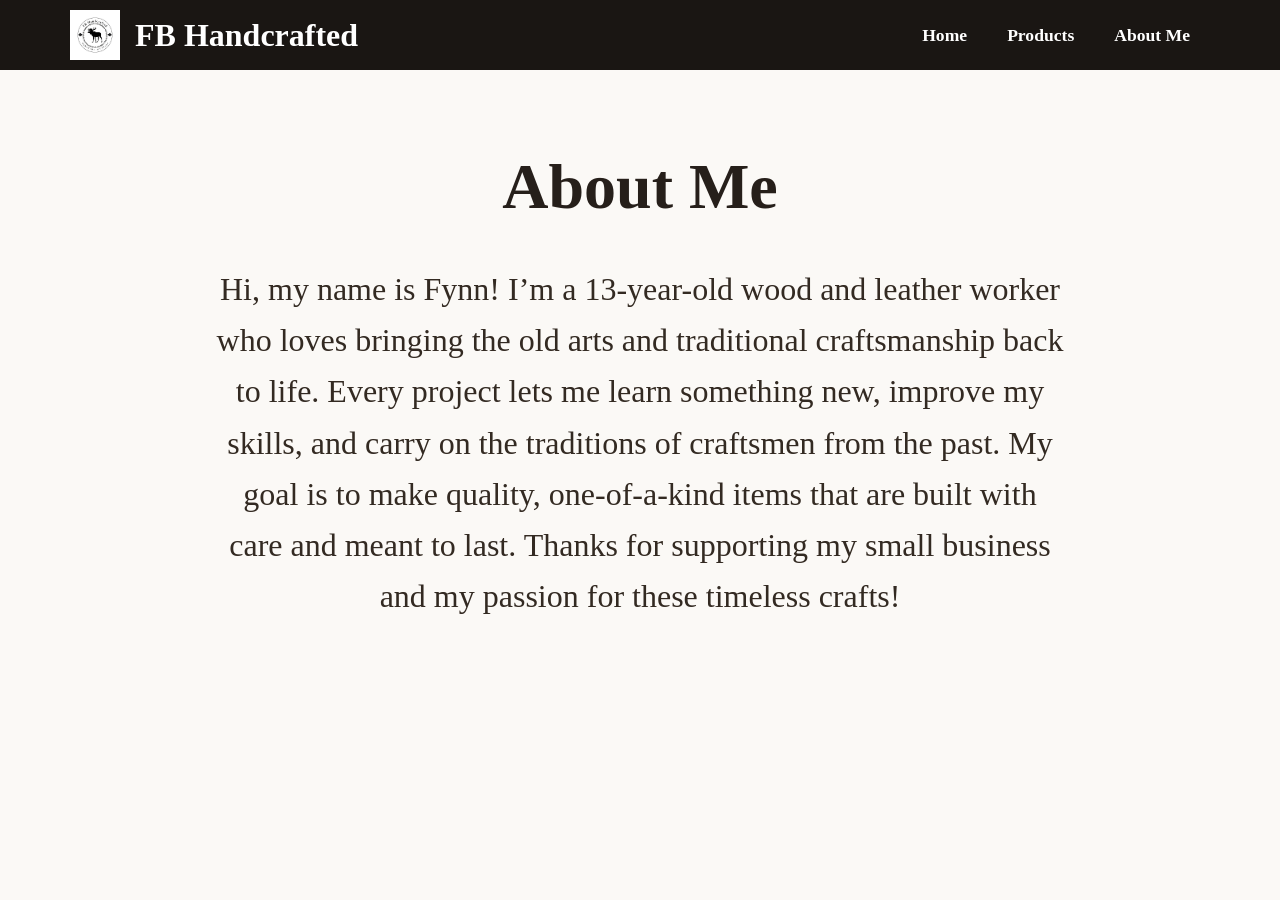
==== about.html @ fdee8051 "Add files via upload" ====
<!DOCTYPE html>
<html lang="en">
<head>
    <meta charset="UTF-8">
    <meta name="viewport" content="width=device-width, initial-scale=1.0">
    <title>About Me - FB Handcrafted</title>
    <link rel="stylesheet" href="style.css">
    <!-- Fixed icon font link below -->
    <link rel="stylesheet" href="https://cloudflare.com">
</head>
<body>
    
    <!-- THE EXACT SAME NAVBAR TO KEEP IT CONSISTENT -->
    <div class="navbar">
        <div class="logo">
            <img src="img/fbhandcrafted logo.png" width="50px" height="50px">
        </div>
        <div class="h1"><h1>FB Handcrafted</h1></div>
        
        <ul class="navbar__menu">
            <li><a href="index.html">Home</a></li>
            <li><a href="products.html">Products</a></li>
            <li><a href="about.html">About Me</a></li>
        </ul>
    </div>

    <!-- MAIN PRODUCT GRID CONTENT -->
    <div id="about-section">
        <h2 class="products__title">About Me</h2>
        
        <div class="paragraph">Hi, my name is Fynn! 
I’m a 13-year-old wood and leather worker who loves bringing the old arts and traditional craftsmanship back to life. Every project lets me learn something new, improve my skills, and carry on the traditions of craftsmen from the past. My goal is to make quality, one-of-a-kind items that are built with care and meant to last. Thanks for supporting my small business and my passion for these timeless crafts! 
</div>
        
    <!-- ✉️ SIMPLE EMAIL BUTTON -->
   


  
</body>
</html>
---- style.css ----
*{
    box-sizing: border-box;
    
    margin: 0;
    padding: 0;
    font-family: Georgia, 'Times New Roman', Times, serif;
}
body {
    background-color: #fbf9f6; /* Replace this with any color you like */
}

.navbar{
    height: 70px;
    width: 100%;
    background-color: #1a1613;
    align-items: center;
    display: flex;
    padding: 0 70px;
}
.h1{
    color: white;
    display: flex;
}
.h1:hover{
    transition: transform 0.3s ease;
}
.navbar__menu{
    display: flex;
    list-style: none;
    margin-left: auto;
}

.navbar__menu li{
    padding: 0 20px;
}
.navbar__menu li:hover{
    transition: transform 0.3s ease;
}
.navbar__menu a{
    text-decoration: none;
    color: white; /* Soft warm ivory */
    font-size: 1.1rem;
    font-weight: bold;
    transition: color 0.3s ease;

}
.navbar__menu a:hover {
    color: #dca067;
     /* Changes to a nice cornflower blue on hover */
}
/* Gives the image container proper alignment next to the text */
.logo {
    display: flex;
    align-items: center;
    margin-right: 15px;
}

/* Styles the moose stamp to look like soft, clean cream woodcraft */
.logo img {
    /* 1. Turns off the harsh white inversion */
    filter: none; 
    
    /* 2. Softens the dark parts of the logo to a matching charcoal */
    background-color: #fffefe; 
    
    /* 3. Uses a clever filter matrix to shift the black lines into a gorgeous warm cream wood tone */
    
    
    transition: transform 0.3s ease;
}

/* Optional: Subtle animation that makes the badge lift slightly when hovered */
.logo img:hover {
    transform: scale(1.05);
}

/* Creates the main side-by-side layout box */
.hero-section {
    display: flex;
    justify-content: space-between; /* Separates text to left and image to right */
    align-items: center; /* Centers both items vertically against each other */
    padding: 80px 70px; /* 80px space top/bottom, and 70px on sides to perfectly match your logo! */
    width: 100%;
}

/* Controls the text container layout bounds */
.Par {
    flex: 1; /* Allows text section to scale fluidly */
    max-width: 500px; /* Prevents long titles from over-stretching across the page */
}

/* Adjusts the large typography styling */
.text_par {
    font-family: Georgia, serif;
    font-size: 3.8rem;
    line-height: 1.15; /* Pulls the heading lines tighter together for a premium look */
    color: #261f1a; /* Deep walnut tone instead of harsh pure black */
    font-weight: 700;

}

/* Controls the cutting board container size */
.backdrop__img {
    flex: 1;
    max-width: 650px; /* Keeps the cutting board file at a perfect visually balanced size */
    display: flex;
    justify-content: center;
}

/* Responsively scales your specific raw png image asset */
.backdrop__img img {
    width: 100%;
    height: auto;
}

/* Styles the Hero Button */
.hero__btn {
    display: inline-block; /* Allows us to add padding and margins properly */
    margin-top: 30px; /* Pushes the button down slightly away from your text */
    padding: 14px 35px; /* Creates the padding inside the button box */
    background-color: #131313; /* Dark background to match your logo/text vibe */
    color: #ffffff; /* White text color */
    text-decoration: none; /* Removes the default text underline */
    font-size: 1.1rem;
    font-weight: bold;
    border-radius: 50px; /* Slightly softens the sharp corners */
    transition: all 0.3s ease; /* Makes the color change smooth when hovered */
    cursor: pointer;
}

/* Hover Effect: Button changes color when mouse moves over it */
.hero__btn:hover {
    background-color: #dca067;
    transform: translateY(-2px); /* Makes the button subtly lift up when hovered */
}
.products__grid {
    padding: 0 150px;
    display: grid;
    
    /* 🔄 CHANGE THIS LINE TO FORCE 2 EQUAL COLUMNS */
    grid-template-columns: repeat(2, 1fr); 
    
    gap: 30px; /* Keeps the uniform space between your product cards */
}
.products__title{
    font-family: Georgia, serif;
    font-size: 2.2rem;
    color: #261f1a;
    
    /* 🔄 UPDATE THIS LINE */
    margin: 20px 0 40px 20px; /* Top: 20px (moves it down), Right: 0, Bottom: 40px, Left: 20px (moves it right) */
}
.paragraph{
    font-size: 2rem;
}

/* Styles the overall About section container */
#about-section {
    padding: 60px 20px;
    width: 100%;
}

/* Styles the biography paragraph text block */
.paragraph {
    max-width: 850px;         /* 1. Prevents the block from getting too wide */
    margin: 40px auto 0 auto; /* 2. Centers the paragraph box horizontally on the page */
    text-align: center;       /* 3. Centers the actual text lines inside the box */
    
    font-size: 2rem;        /* Makes your bio slightly larger and easier to read */
    line-height: 1.6;         /* Adds comfortable vertical breathing room between your sentences */
    color: #332a22;           /* A deep dark wood/charcoal tone to keep it looking premium */
}
/* Centers the About Me heading specifically on the about page */
#about-section .products__title {
    font-size: 4rem;
    text-align: center;       /* Centers the heading text */
    margin: 20px auto 40px auto; /* Keeps your 20px down space, centers it, and adds 40px space below it */
}

/* Container item that keeps everything aligned in the navbar */
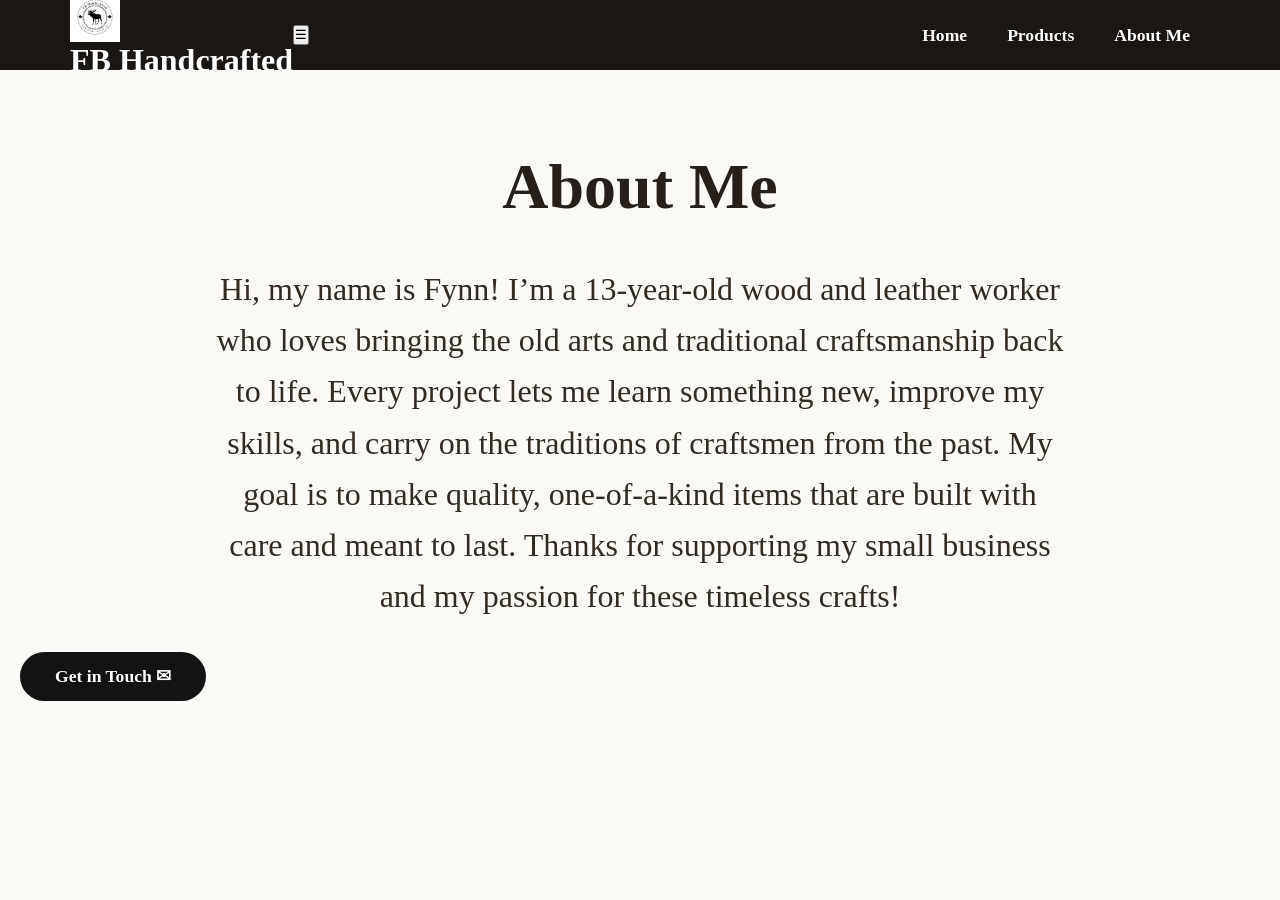
==== commit 32a38572: "Update about.html" ====
--- a/about.html
+++ b/about.html
@@ -5,37 +5,48 @@
     <meta name="viewport" content="width=device-width, initial-scale=1.0">
     <title>About Me - FB Handcrafted</title>
     <link rel="stylesheet" href="style.css">
-    <!-- Fixed icon font link below -->
-    <link rel="stylesheet" href="https://cloudflare.com">
 </head>
 <body>
     
-    <!-- THE EXACT SAME NAVBAR TO KEEP IT CONSISTENT -->
     <div class="navbar">
-        <div class="logo">
-            <img src="img/fbhandcrafted logo.png" width="50px" height="50px">
+        <div class="navbar__brand">
+            <div class="logo">
+                <img src="img/fbhandcrafted logo.png" width="50px" height="50px" alt="FB Handcrafted Logo">
+            </div>
+            <div class="h1"><h1>FB Handcrafted</h1></div>
         </div>
-        <div class="h1"><h1>FB Handcrafted</h1></div>
         
-        <ul class="navbar__menu">
+        <button class="navbar__toggle" id="mobile-menu-btn" aria-label="Toggle navigation">☰</button>
+        
+        <ul class="navbar__menu" id="navbar-menu">
             <li><a href="index.html">Home</a></li>
             <li><a href="products.html">Products</a></li>
             <li><a href="about.html">About Me</a></li>
         </ul>
     </div>
 
-    <!-- MAIN PRODUCT GRID CONTENT -->
+    <!-- MAIN ABOUT CONTENT -->
     <div id="about-section">
         <h2 class="products__title">About Me</h2>
         
-        <div class="paragraph">Hi, my name is Fynn! 
-I’m a 13-year-old wood and leather worker who loves bringing the old arts and traditional craftsmanship back to life. Every project lets me learn something new, improve my skills, and carry on the traditions of craftsmen from the past. My goal is to make quality, one-of-a-kind items that are built with care and meant to last. Thanks for supporting my small business and my passion for these timeless crafts! 
-</div>
-        
-    <!-- ✉️ SIMPLE EMAIL BUTTON -->
-   
+        <div class="about__container">
+            <p class="paragraph">
+                Hi, my name is Fynn! I’m a 13-year-old wood and leather worker who loves bringing the old arts and traditional craftsmanship back to life. Every project lets me learn something new, improve my skills, and carry on the traditions of craftsmen from the past. My goal is to make quality, one-of-a-kind items that are built with care and meant to last. Thanks for supporting my small business and my passion for these timeless crafts! 
+            </p>
+            
+            <div class="about__contact">
+                <a href="mailto:fynnwillbrown@email.com" class="hero__btn">Get in Touch &#x2709;</a>
+            </div>
+        </div>
+    </div>
+    
+    <script>
+        const menuBtn = document.getElementById('mobile-menu-btn');
+        const navbarMenu = document.getElementById('navbar-menu');
 
-
-  
+        menuBtn.addEventListener('click', () => {
+            navbarMenu.classList.toggle('active');
+        });
+    </script>
 </body>
 </html>
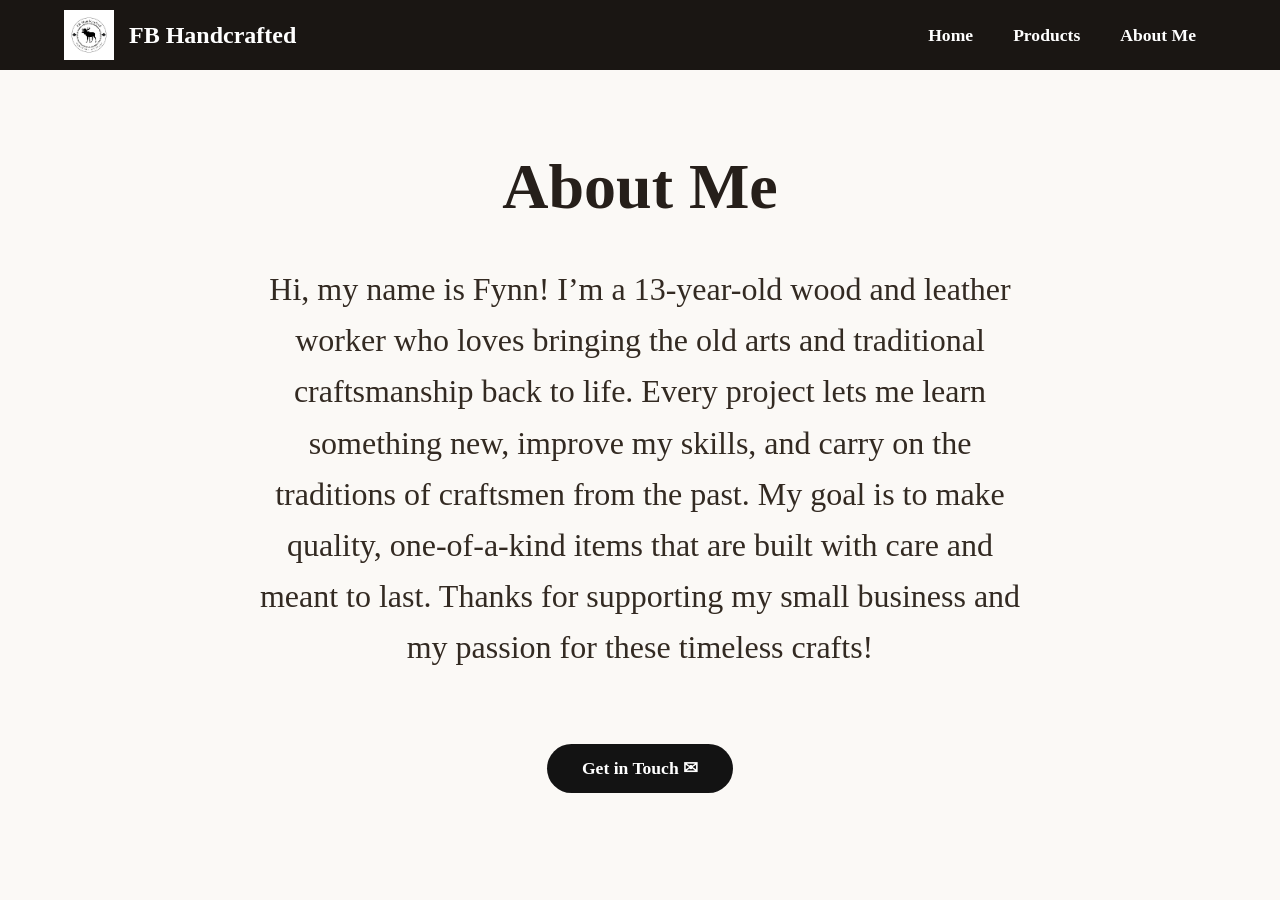
==== commit 390d2cd0: "Update about.html" ====
--- a/about.html
+++ b/about.html
@@ -35,7 +35,7 @@
             </p>
             
             <div class="about__contact">
-                <a href="mailto:fynnwillbrown@email.com" class="hero__btn">Get in Touch &#x2709;</a>
+                <a href="mailto:fynnwillbrown@gmail.com" class="hero__btn">Get in Touch &#x2709;</a>
             </div>
         </div>
     </div>
--- a/style.css
+++ b/style.css
@@ -1,180 +1,327 @@
-*{
+/* --- Global Reset & Base Styles --- */
+* {
     box-sizing: border-box;
-    
     margin: 0;
     padding: 0;
     font-family: Georgia, 'Times New Roman', Times, serif;
 }
+
 body {
-    background-color: #fbf9f6; /* Replace this with any color you like */
-}
-
-.navbar{
+    background-color: #fbf9f6; 
+    overflow-x: hidden; /* Prevents pages from shifting sideways on mobile */
+}
+
+.container {
+    width: 100%;
+    max-width: 1200px; 
+    margin: 0 auto;
+}
+
+img {
+    max-width: 100%; 
+    height: auto;    
+}
+
+/* --- Navigation Layout --- */
+.navbar {
     height: 70px;
     width: 100%;
     background-color: #1a1613;
     align-items: center;
     display: flex;
-    padding: 0 70px;
-}
-.h1{
+    padding: 0 5%; 
+    position: relative;
+    z-index: 100;
+}
+
+.navbar__brand {
+    display: flex;
+    align-items: center;
+}
+
+.logo {
+    display: flex;
+    align-items: center;
+    margin-right: 15px;
+}
+
+.logo img {
+    filter: none; 
+    background-color: #fffefe; 
+    transition: transform 0.3s ease;
+}
+
+.logo img:hover {
+    transform: scale(1.05);
+}
+
+.h1 {
     color: white;
     display: flex;
 }
-.h1:hover{
+
+.h1 h1 {
+    font-size: 1.5rem; 
+}
+
+.h1:hover {
     transition: transform 0.3s ease;
 }
-.navbar__menu{
+
+/* Mobile Toggle Menu Button - Invisible on Desktop */
+.navbar__toggle {
+    display: none;
+    font-size: 1.8rem;
+    background: none;
+    border: none;
+    cursor: pointer;
+    color: white;
+    margin-left: auto; 
+}
+
+.navbar__menu {
     display: flex;
     list-style: none;
     margin-left: auto;
 }
 
-.navbar__menu li{
+.navbar__menu li {
     padding: 0 20px;
 }
-.navbar__menu li:hover{
+
+.navbar__menu li:hover {
     transition: transform 0.3s ease;
 }
-.navbar__menu a{
+
+.navbar__menu a {
     text-decoration: none;
-    color: white; /* Soft warm ivory */
+    color: white; 
     font-size: 1.1rem;
     font-weight: bold;
     transition: color 0.3s ease;
-
-}
+}
+
 .navbar__menu a:hover {
     color: #dca067;
-     /* Changes to a nice cornflower blue on hover */
-}
-/* Gives the image container proper alignment next to the text */
-.logo {
-    display: flex;
-    align-items: center;
-    margin-right: 15px;
-}
-
-/* Styles the moose stamp to look like soft, clean cream woodcraft */
-.logo img {
-    /* 1. Turns off the harsh white inversion */
-    filter: none; 
-    
-    /* 2. Softens the dark parts of the logo to a matching charcoal */
-    background-color: #fffefe; 
-    
-    /* 3. Uses a clever filter matrix to shift the black lines into a gorgeous warm cream wood tone */
-    
-    
-    transition: transform 0.3s ease;
-}
-
-/* Optional: Subtle animation that makes the badge lift slightly when hovered */
-.logo img:hover {
-    transform: scale(1.05);
-}
-
-/* Creates the main side-by-side layout box */
+}
+
+/* --- Hero Section Layout --- */
 .hero-section {
     display: flex;
-    justify-content: space-between; /* Separates text to left and image to right */
-    align-items: center; /* Centers both items vertically against each other */
-    padding: 80px 70px; /* 80px space top/bottom, and 70px on sides to perfectly match your logo! */
-    width: 100%;
-}
-
-/* Controls the text container layout bounds */
+    justify-content: space-between; 
+    align-items: center; 
+    padding: 80px 5%; 
+    width: 100%;
+    max-width: 1200px;
+    margin: 0 auto;
+    gap: 40px;
+}
+
 .Par {
-    flex: 1; /* Allows text section to scale fluidly */
-    max-width: 500px; /* Prevents long titles from over-stretching across the page */
-}
-
-/* Adjusts the large typography styling */
+    flex: 1; 
+    max-width: 500px; 
+}
+
 .text_par {
     font-family: Georgia, serif;
     font-size: 3.8rem;
-    line-height: 1.15; /* Pulls the heading lines tighter together for a premium look */
-    color: #261f1a; /* Deep walnut tone instead of harsh pure black */
+    line-height: 1.15; 
+    color: #261f1a; 
     font-weight: 700;
-
-}
-
-/* Controls the cutting board container size */
+}
+
+.Par p {
+    margin-top: 15px;
+    font-size: 1.2rem;
+    color: #55463c;
+}
+
 .backdrop__img {
     flex: 1;
-    max-width: 650px; /* Keeps the cutting board file at a perfect visually balanced size */
+    max-width: 650px; 
     display: flex;
     justify-content: center;
 }
 
-/* Responsively scales your specific raw png image asset */
 .backdrop__img img {
     width: 100%;
     height: auto;
 }
 
-/* Styles the Hero Button */
 .hero__btn {
-    display: inline-block; /* Allows us to add padding and margins properly */
-    margin-top: 30px; /* Pushes the button down slightly away from your text */
-    padding: 14px 35px; /* Creates the padding inside the button box */
-    background-color: #131313; /* Dark background to match your logo/text vibe */
-    color: #ffffff; /* White text color */
-    text-decoration: none; /* Removes the default text underline */
+    display: inline-block; 
+    margin-top: 30px; 
+    padding: 14px 35px; 
+    background-color: #131313; 
+    color: #ffffff; 
+    text-decoration: none; 
     font-size: 1.1rem;
     font-weight: bold;
-    border-radius: 50px; /* Slightly softens the sharp corners */
-    transition: all 0.3s ease; /* Makes the color change smooth when hovered */
+    border-radius: 50px; 
+    transition: all 0.3s ease; 
     cursor: pointer;
 }
 
-/* Hover Effect: Button changes color when mouse moves over it */
 .hero__btn:hover {
     background-color: #dca067;
-    transform: translateY(-2px); /* Makes the button subtly lift up when hovered */
-}
-.products__grid {
-    padding: 0 150px;
-    display: grid;
-    
-    /* 🔄 CHANGE THIS LINE TO FORCE 2 EQUAL COLUMNS */
-    grid-template-columns: repeat(2, 1fr); 
-    
-    gap: 30px; /* Keeps the uniform space between your product cards */
-}
-.products__title{
+    transform: translateY(-2px); 
+}
+
+/* --- Products Section Styles --- */
+#products-section {
+    padding: 40px 5%;
+    max-width: 1200px;
+    margin: 0 auto;
+}
+
+.products__title {
     font-family: Georgia, serif;
     font-size: 2.2rem;
     color: #261f1a;
-    
-    /* 🔄 UPDATE THIS LINE */
-    margin: 20px 0 40px 20px; /* Top: 20px (moves it down), Right: 0, Bottom: 40px, Left: 20px (moves it right) */
-}
-.paragraph{
-    font-size: 2rem;
-}
-
-/* Styles the overall About section container */
+    margin: 20px 0 40px 0; 
+}
+
+.products__grid {
+    display: grid;
+    grid-template-columns: repeat(2, 1fr); 
+    gap: 30px; 
+}
+
+.product__card {
+    background: #fbfbfb;
+    border: 1px solid #eee;
+    border-radius: 8px;
+    padding: 20px;
+    text-align: center;
+    box-shadow: 0 2px 5px rgba(0,0,0,0.03);
+}
+
+.product__img-wrapper {
+    width: 100%;
+    height: 280px;
+    overflow: hidden;
+    border-radius: 6px;
+    margin-bottom: 15px;
+    background-color: #f2ede6;
+}
+
+.product__img-wrapper img {
+    width: 100%;
+    height: 100%;
+    object-fit: cover; 
+}
+
+.product__card h3 {
+    font-size: 1.3rem;
+    margin-bottom: 8px;
+    color: #261f1a;
+}
+
+.product__price {
+    font-size: 1.15rem;
+    font-weight: bold;
+    color: #261f1a;
+    margin-bottom: 5px;
+}
+
+.product__card h4 {
+    font-size: 0.95rem;
+    color: #776555;
+    font-weight: normal;
+}
+
+/* --- About Section Styles --- */
 #about-section {
-    padding: 60px 20px;
-    width: 100%;
-}
-
-/* Styles the biography paragraph text block */
-.paragraph {
-    max-width: 850px;         /* 1. Prevents the block from getting too wide */
-    margin: 40px auto 0 auto; /* 2. Centers the paragraph box horizontally on the page */
-    text-align: center;       /* 3. Centers the actual text lines inside the box */
-    
-    font-size: 2rem;        /* Makes your bio slightly larger and easier to read */
-    line-height: 1.6;         /* Adds comfortable vertical breathing room between your sentences */
-    color: #332a22;           /* A deep dark wood/charcoal tone to keep it looking premium */
-}
-/* Centers the About Me heading specifically on the about page */
+    padding: 60px 5%;
+    width: 100%;
+    max-width: 900px;
+    margin: 0 auto;
+}
+
 #about-section .products__title {
     font-size: 4rem;
-    text-align: center;       /* Centers the heading text */
-    margin: 20px auto 40px auto; /* Keeps your 20px down space, centers it, and adds 40px space below it */
-}
-
-/* Container item that keeps everything aligned in the navbar */
+    text-align: center;       
+    margin: 20px auto 40px auto; 
+}
+
+.paragraph {
+    max-width: 850px;         
+    margin: 40px auto 0 auto; 
+    text-align: center;       
+    font-size: 2rem;        
+    line-height: 1.6;         
+    color: #332a22;           
+}
+
+.about__container {
+    text-align: center;
+}
+
+.about__contact {
+    margin-top: 40px;
+}
+
+/* ==========================================================================
+   --- MOBILE STYLES (Phones & Screens under 768px wide) ---
+   ========================================================================== */
+@media screen and (max-width: 768px) {
+    
+    .navbar__toggle {
+        display: block;
+    }
+
+    .navbar__menu {
+        display: none; 
+        flex-direction: column;
+        position: absolute;
+        top: 70px; 
+        left: 0;
+        width: 100%;
+        background-color: #1a1613;
+        padding: 20px 0;
+        text-align: center;
+        box-shadow: 0 4px 10px rgba(0,0,0,0.15);
+    }
+
+    .navbar__menu.active {
+        display: flex;
+    }
+
+    .navbar__menu li {
+        padding: 15px 0; 
+        width: 100%;
+    }
+
+    .hero-section {
+        flex-direction: column-reverse; 
+        text-align: center;
+        padding: 40px 20px;
+        gap: 30px;
+    }
+
+    .text_par {
+        font-size: 2.4rem; 
+    }
+
+    .backdrop__img {
+        max-width: 100%;
+    }
+
+    .products__grid {
+        grid-template-columns: 1fr;
+        padding: 0 10px;
+    }
+
+    .product__img-wrapper {
+        height: 220px; 
+    }
+
+    #about-section .products__title {
+        font-size: 2.8rem;
+    }
+
+    .paragraph {
+        font-size: 1.25rem;
+        line-height: 1.5;
+    }
+}
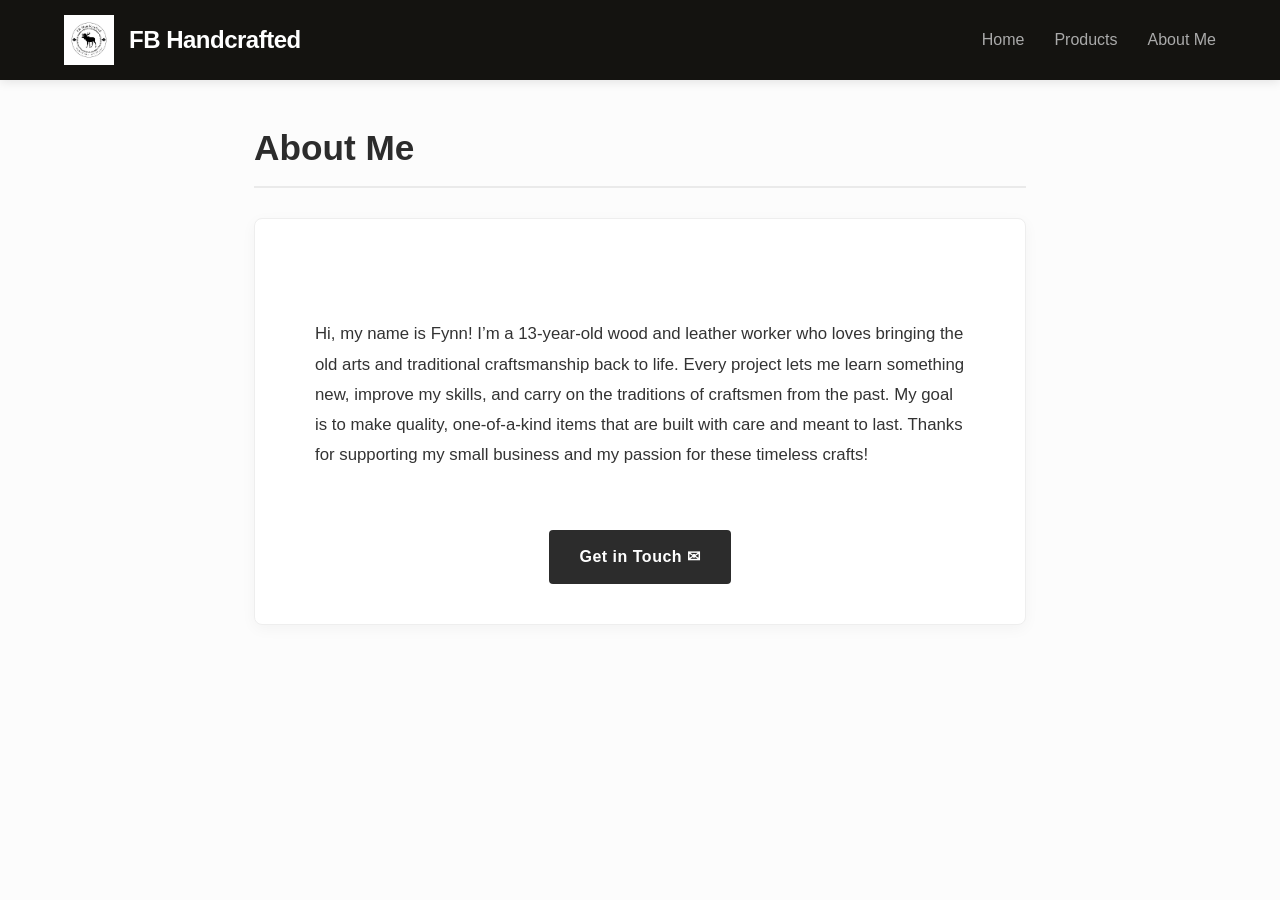
==== commit 61a4bbf6: "Update about.html" ====
--- a/about.html
+++ b/about.html
@@ -48,5 +48,34 @@
             navbarMenu.classList.toggle('active');
         });
     </script>
+        <!-- Script to run the mobile menu toggle and READ-ONLY counter -->
+    <script>
+        // --- PAGE VIEW COUNTER LOGIC (READ ONLY FOR SUB-PAGES) ---
+        // Just pull the number; do not add anything to it!
+        let count = localStorage.getItem('page_view_count') || 0;
+        document.getElementById('view-count').textContent = count;
+
+        // PASSWORD LOGIC TO UNLOCK VIEW COUNT
+        function checkPassword() {
+            const passwordInput = document.getElementById('secret-key').value;
+            if (passwordInput === 'Fynn') {
+                document.getElementById('counter-wrapper').style.display = 'inline';
+                document.getElementById('unlock-container').style.display = 'none';
+            } else {
+                alert('Incorrect password.');
+            }
+        }
+
+        // --- MOBILE MENU TOGGLE LOGIC ---
+        const menuBtn = document.getElementById('mobile-menu-btn');
+        const navbarMenu = document.getElementById('navbar-menu');
+
+        if (menuBtn && navbarMenu) {
+            menuBtn.addEventListener('click', () => {
+                navbarMenu.classList.toggle('active');
+            });
+        }
+    </script>
+
 </body>
 </html>
--- a/style.css
+++ b/style.css
@@ -1,327 +1,335 @@
-/* --- Global Reset & Base Styles --- */
+/* ==========================================================================
+   1. GLOBAL RESET & BASE STYLES
+   ========================================================================== */
 * {
-    box-sizing: border-box;
     margin: 0;
     padding: 0;
-    font-family: Georgia, 'Times New Roman', Times, serif;
+    box-sizing: border-box;
 }
 
 body {
-    background-color: #fbf9f6; 
-    overflow-x: hidden; /* Prevents pages from shifting sideways on mobile */
-}
-
-.container {
-    width: 100%;
-    max-width: 1200px; 
-    margin: 0 auto;
+    font-family: 'Segoe UI', Tahoma, Geneva, Verdana, sans-serif;
+    background-color: #fcfcfc;
+    color: #333333;
+    line-height: 1.6;
+    overflow-x: hidden;
 }
 
 img {
-    max-width: 100%; 
-    height: auto;    
-}
-
-/* --- Navigation Layout --- */
+    max-width: 100%;
+    height: auto;
+    display: block;
+}
+
+/* ==========================================================================
+   2. STICKY NAVIGATION BAR
+   ========================================================================== */
 .navbar {
-    height: 70px;
-    width: 100%;
-    background-color: #1a1613;
-    align-items: center;
-    display: flex;
-    padding: 0 5%; 
+    display: flex;
+    justify-content: space-between;
+    align-items: center;
+    background-color: #141310; /* Dark timber theme background */
+    padding: 15px 5%;
+    box-shadow: 0 2px 10px rgba(0, 0, 0, 0.1);
     position: relative;
-    z-index: 100;
+    z-index: 1000;
 }
 
 .navbar__brand {
     display: flex;
     align-items: center;
-}
-
-.logo {
-    display: flex;
-    align-items: center;
-    margin-right: 15px;
-}
-
-.logo img {
-    filter: none; 
-    background-color: #fffefe; 
-    transition: transform 0.3s ease;
-}
-
-.logo img:hover {
-    transform: scale(1.05);
-}
-
-.h1 {
-    color: white;
-    display: flex;
-}
-
-.h1 h1 {
-    font-size: 1.5rem; 
-}
-
-.h1:hover {
-    transition: transform 0.3s ease;
-}
-
-/* Mobile Toggle Menu Button - Invisible on Desktop */
+    gap: 15px;
+}
+
+.navbar__brand .h1 h1 {
+    font-size: 1.5rem;
+    color: #ffffff; /* Clear white contrast against dark navbar */
+    font-weight: 700;
+    letter-spacing: -0.5px;
+}
+
+.navbar__menu {
+    display: flex;
+    list-style: none;
+    gap: 30px;
+}
+
+.navbar__menu a {
+    text-decoration: none;
+    color: #aaaaaa;
+    font-weight: 500;
+    font-size: 1rem;
+    transition: color 0.3s ease;
+}
+
+.navbar__menu a:hover {
+    color: #e4a853; /* Warm gold anchor hover color */
+}
+
 .navbar__toggle {
     display: none;
-    font-size: 1.8rem;
     background: none;
     border: none;
+    font-size: 1.8rem;
+    color: #ffffff;
     cursor: pointer;
-    color: white;
-    margin-left: auto; 
-}
-
-.navbar__menu {
-    display: flex;
-    list-style: none;
-    margin-left: auto;
-}
-
-.navbar__menu li {
-    padding: 0 20px;
-}
-
-.navbar__menu li:hover {
-    transition: transform 0.3s ease;
-}
-
-.navbar__menu a {
-    text-decoration: none;
-    color: white; 
-    font-size: 1.1rem;
-    font-weight: bold;
-    transition: color 0.3s ease;
-}
-
-.navbar__menu a:hover {
-    color: #dca067;
-}
-
-/* --- Hero Section Layout --- */
+}
+
+/* ==========================================================================
+   3. INDEX HERO SPLIT PANEL (HOME PAGE ONLY)
+   ========================================================================== */
 .hero-section {
     display: flex;
-    justify-content: space-between; 
-    align-items: center; 
-    padding: 80px 5%; 
-    width: 100%;
+    align-items: center;
+    justify-content: space-between;
+    padding: 60px 5%;
     max-width: 1200px;
     margin: 0 auto;
     gap: 40px;
+    min-height: calc(100vh - 80px);
 }
 
 .Par {
-    flex: 1; 
-    max-width: 500px; 
+    flex: 1;
+    max-width: 550px;
 }
 
 .text_par {
-    font-family: Georgia, serif;
-    font-size: 3.8rem;
-    line-height: 1.15; 
-    color: #261f1a; 
-    font-weight: 700;
+    font-size: 3.5rem;
+    line-height: 1.2;
+    color: #2c2c2c;
+    margin-bottom: 20px;
+    font-weight: 800;
 }
 
 .Par p {
-    margin-top: 15px;
     font-size: 1.2rem;
-    color: #55463c;
+    color: #666666;
+    margin-bottom: 30px;
+    letter-spacing: 0.5px;
+}
+
+.hero__btn {
+    display: inline-block;
+    background-color: #2c2c2c;
+    color: #ffffff;
+    text-decoration: none;
+    padding: 14px 30px;
+    border-radius: 4px;
+    font-weight: 600;
+    letter-spacing: 0.5px;
+    transition: background-color 0.3s ease, transform 0.2s ease;
+}
+
+.hero__btn:hover {
+    background-color: #e4a853;
+    color: #141310;
+    transform: translateY(-2px);
 }
 
 .backdrop__img {
     flex: 1;
-    max-width: 650px; 
     display: flex;
     justify-content: center;
+    align-items: center;
 }
 
 .backdrop__img img {
-    width: 100%;
-    height: auto;
-}
-
-.hero__btn {
-    display: inline-block; 
-    margin-top: 30px; 
-    padding: 14px 35px; 
-    background-color: #131313; 
-    color: #ffffff; 
-    text-decoration: none; 
-    font-size: 1.1rem;
-    font-weight: bold;
-    border-radius: 50px; 
-    transition: all 0.3s ease; 
-    cursor: pointer;
-}
-
-.hero__btn:hover {
-    background-color: #dca067;
-    transform: translateY(-2px); 
-}
-
-/* --- Products Section Styles --- */
+    max-width: 100%;
+    max-height: 500px;
+    object-fit: contain;
+    filter: drop-shadow(0 10px 20px rgba(0,0,0,0.08));
+}
+
+/* ==========================================================================
+   4. PRODUCTS COLLECTION MATRIX (PRODUCTS PAGE)
+   ========================================================================== */
 #products-section {
-    padding: 40px 5%;
     max-width: 1200px;
-    margin: 0 auto;
+    margin: 40px auto;
+    padding: 0 5%;
 }
 
 .products__title {
-    font-family: Georgia, serif;
     font-size: 2.2rem;
-    color: #261f1a;
-    margin: 20px 0 40px 0; 
+    color: #2c2c2c;
+    margin-bottom: 30px;
+    font-weight: 700;
+    border-bottom: 2px solid #eaeaea;
+    padding-bottom: 10px;
 }
 
 .products__grid {
     display: grid;
-    grid-template-columns: repeat(2, 1fr); 
-    gap: 30px; 
+    grid-template-columns: repeat(auto-fit, minmax(250px, 1fr));
+    gap: 30px;
+    margin-bottom: 40px;
 }
 
 .product__card {
-    background: #fbfbfb;
-    border: 1px solid #eee;
+    background-color: #ffffff;
     border-radius: 8px;
     padding: 20px;
-    text-align: center;
-    box-shadow: 0 2px 5px rgba(0,0,0,0.03);
+    box-shadow: 0 4px 15px rgba(0,0,0,0.04);
+    border: 1px solid #eee;
+    transition: transform 0.3s ease;
+    display: flex;
+    flex-direction: column;
+}
+
+.product__card:hover {
+    transform: translateY(-5px);
 }
 
 .product__img-wrapper {
     width: 100%;
-    height: 280px;
+    height: 220px;
     overflow: hidden;
     border-radius: 6px;
     margin-bottom: 15px;
-    background-color: #f2ede6;
+    background-color: #f5f5f5;
 }
 
 .product__img-wrapper img {
     width: 100%;
     height: 100%;
-    object-fit: cover; 
+    object-fit: cover;
 }
 
 .product__card h3 {
-    font-size: 1.3rem;
+    font-size: 1.15rem;
+    color: #2c2c2c;
     margin-bottom: 8px;
-    color: #261f1a;
+    font-weight: 600;
 }
 
 .product__price {
-    font-size: 1.15rem;
+    font-size: 1.1rem;
+    color: #e4a853; 
     font-weight: bold;
-    color: #261f1a;
-    margin-bottom: 5px;
+    margin-bottom: 4px;
 }
 
 .product__card h4 {
+    font-size: 0.85rem;
+    color: #888888;
+    font-weight: 500;
+    text-transform: uppercase;
+}
+
+/* ==========================================================================
+   5. PROFILE LAYOUT WRAPPER (ABOUT PAGE)
+   ========================================================================== */
+#about-section {
+    max-width: 900px;
+    margin: 40px auto;
+    padding: 0 5%;
+}
+
+.about__container {
+    background-color: #ffffff;
+    padding: 40px;
+    border-radius: 8px;
+    box-shadow: 0 4px 15px rgba(0,0,0,0.04);
+    border: 1px solid #eee;
+}
+
+.about__contact {
+    text-align: center;
+    margin-top: 25px;
+}
+
+.paragraph {
+    max-width: 800px;
+    margin: 40px auto;
+    padding: 20px;
+    text-align: left;
+    font-size: 1.05rem;
+    line-height: 1.8;
+}
+
+/* Special formatting for the email section on the product page */
+#products-section + .paragraph {
+    background-color: #f7f5f2; 
+    border-left: 4px solid #2d1906;
+    border-radius: 0 8px 8px 0;
+    text-align: center;
+}
+
+/* ==========================================================================
+   6. SITE FOOTER & PUBLIC VIEW COUNTER
+   ========================================================================== */
+.site-footer {
+    background-color: #141310; /* Dark background to match navbar */
+    color: #ffffff;
+    text-align: center;
+    padding: 30px 10px;
+    margin-top: 60px;
+    width: 100%;
+}
+
+.site-footer p {
     font-size: 0.95rem;
-    color: #776555;
-    font-weight: normal;
-}
-
-/* --- About Section Styles --- */
-#about-section {
-    padding: 60px 5%;
-    width: 100%;
-    max-width: 900px;
-    margin: 0 auto;
-}
-
-#about-section .products__title {
-    font-size: 4rem;
-    text-align: center;       
-    margin: 20px auto 40px auto; 
-}
-
-.paragraph {
-    max-width: 850px;         
-    margin: 40px auto 0 auto; 
-    text-align: center;       
-    font-size: 2rem;        
-    line-height: 1.6;         
-    color: #332a22;           
-}
-
-.about__container {
-    text-align: center;
-}
-
-.about__contact {
-    margin-top: 40px;
-}
-
-/* ==========================================================================
-   --- MOBILE STYLES (Phones & Screens under 768px wide) ---
-   ========================================================================== */
-@media screen and (max-width: 768px) {
-    
+    letter-spacing: 0.5px;
+    color: #e0e0e0;
+}
+
+.counter-display {
+    margin-top: 15px;
+    display: flex;
+    justify-content: center;
+    align-items: center;
+}
+
+.counter-display img {
+    height: 32px;
+    border-radius: 4px;
+}
+
+/* ==========================================================================
+   7. RESPONSIVE LAYOUT FIXES (MOBILE PHONES)
+   ========================================================================== */
+@media (max-width: 768px) {
     .navbar__toggle {
         display: block;
     }
 
     .navbar__menu {
-        display: none; 
+        display: none;
         flex-direction: column;
+        width: 100%;
         position: absolute;
-        top: 70px; 
+        top: 100%;
         left: 0;
-        width: 100%;
-        background-color: #1a1613;
-        padding: 20px 0;
+        background-color: #141310;
+        padding: 20px;
+        box-shadow: 0 4px 10px rgba(0, 0, 0, 0.2);
+        gap: 15px;
         text-align: center;
-        box-shadow: 0 4px 10px rgba(0,0,0,0.15);
     }
 
     .navbar__menu.active {
         display: flex;
     }
 
-    .navbar__menu li {
-        padding: 15px 0; 
-        width: 100%;
-    }
-
     .hero-section {
-        flex-direction: column-reverse; 
+        flex-direction: column-reverse;
         text-align: center;
-        padding: 40px 20px;
-        gap: 30px;
+        padding: 40px 5%;
+        justify-content: center;
+        min-height: auto;
     }
 
     .text_par {
-        font-size: 2.4rem; 
-    }
-
-    .backdrop__img {
-        max-width: 100%;
-    }
-
-    .products__grid {
-        grid-template-columns: 1fr;
-        padding: 0 10px;
-    }
-
-    .product__img-wrapper {
-        height: 220px; 
-    }
-
-    #about-section .products__title {
-        font-size: 2.8rem;
-    }
-
-    .paragraph {
-        font-size: 1.25rem;
-        line-height: 1.5;
-    }
-}
+        font-size: 2.4rem;
+    }
+
+    .backdrop__img img {
+        max-height: 300px;
+        margin-bottom: 20px;
+    }
+
+    .about__container {
+        padding: 20px;
+    }
+}
